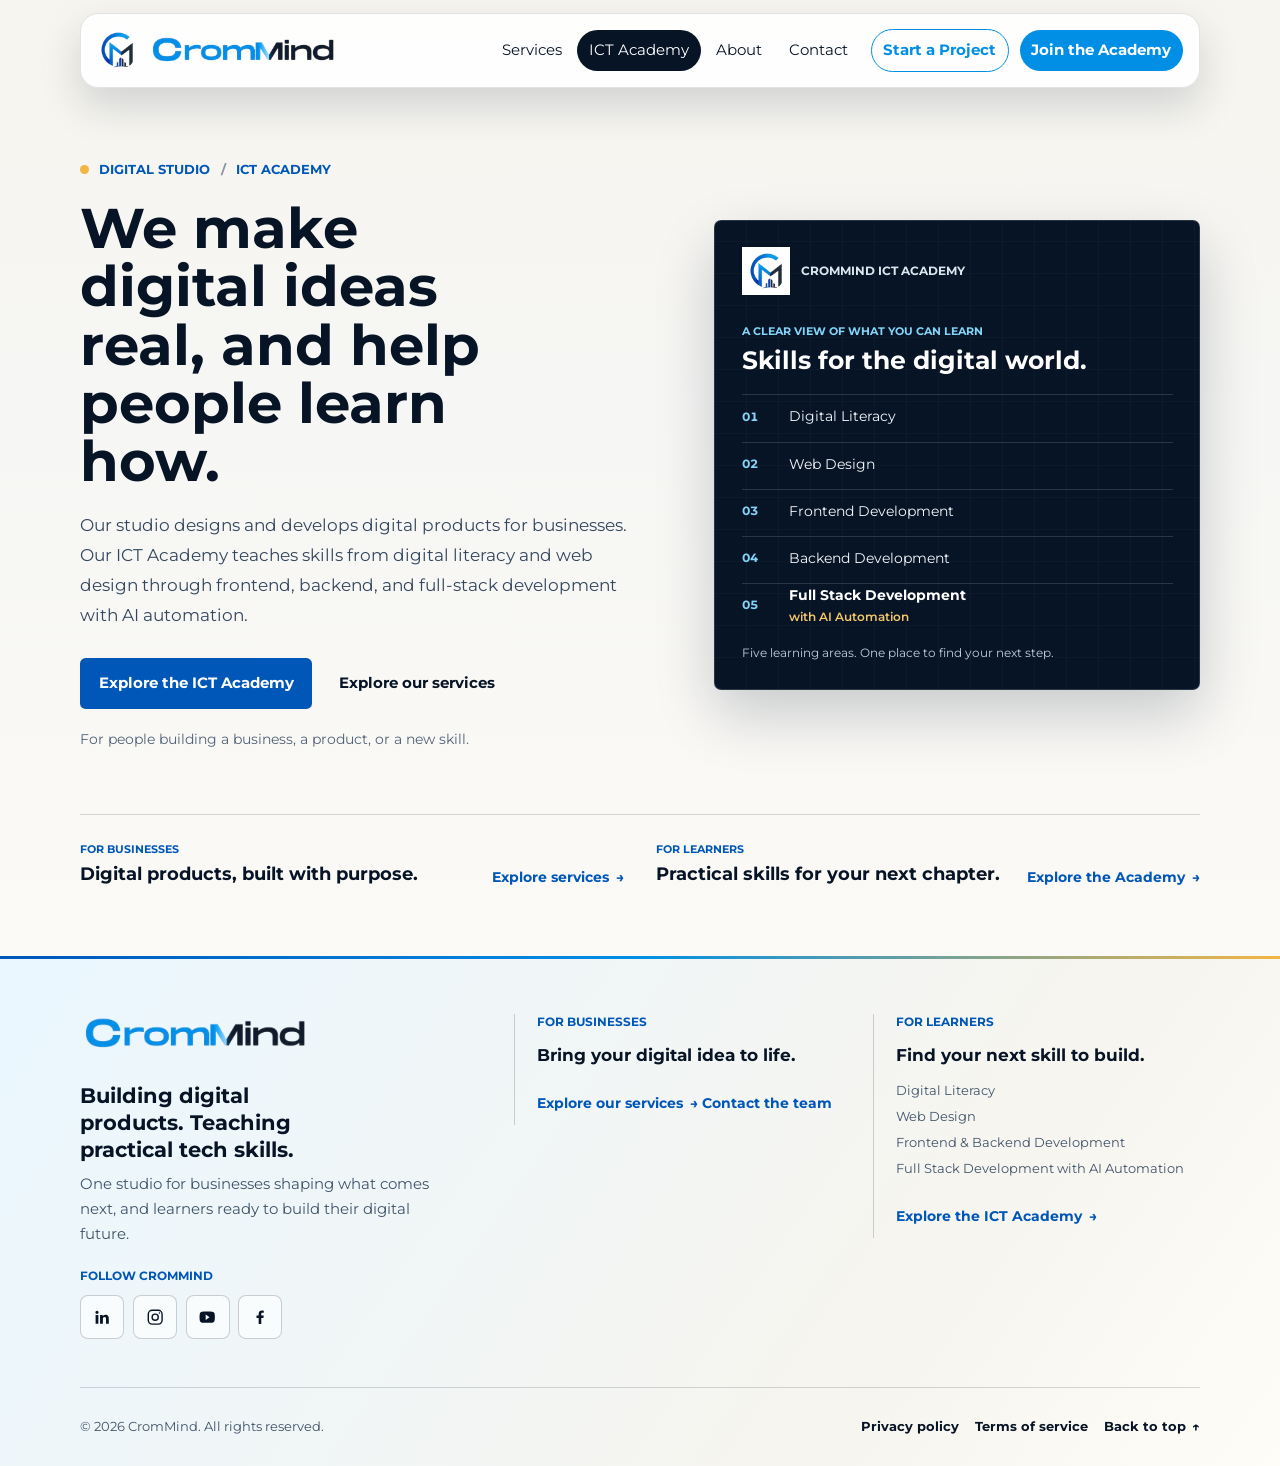
==== index.html @ b236ea82 "first commit" ====
<!DOCTYPE html>
<html lang="en">
<head>
    <meta charset="UTF-8">
    <meta name="viewport" content="width=device-width, initial-scale=1.0">
    <title>CromMind | Digital Products &amp; ICT Academy</title>
    <meta
      name="description"
      content="CromMind builds digital products and provides practical ICT training in digital literacy, web design, frontend, backend, and full-stack development with AI automation."
    />
    <meta name="theme-color" content="#071426" />
    <meta property="og:type" content="website" />
    <meta property="og:title" content="CromMind | Digital Products &amp; ICT Academy" />
    <meta
      property="og:description"
      content="CromMind builds digital products and provides practical ICT training in digital literacy, web design, frontend, backend, and full-stack development with AI automation."
    />
    <meta name="twitter:card" content="summary" />
    <meta name="twitter:title" content="CromMind | Digital Products &amp; ICT Academy" />
    <meta
      name="twitter:description"
      content="CromMind builds digital products and provides practical ICT training in digital literacy, web design, frontend, backend, and full-stack development with AI automation."
    />
    <link rel="icon" href="./official website/images/favicon-16x16.png" type="image/png" sizes="16x16" />
    <link rel="icon" href="./official website/images/favicon-32x32.png" type="image/png" sizes="32x32" />
    <link rel="icon" href="./official website/images/favicon.ico" type="image/x-icon" sizes="any" />
    <link rel="apple-touch-icon" href="./official website/images/apple-touch-icon.png" sizes="180x180" />
    <link rel="preconnect" href="https://fonts.googleapis.com" />
    <link rel="preconnect" href="https://fonts.gstatic.com" crossorigin />
    <link
      href="https://fonts.googleapis.com/css2?family=Montserrat:wght@400;700&display=swap"
      rel="stylesheet"
    />
    <link rel="stylesheet" href="./official website/styles/landing.css" />
</head>
<body>
    <a class="skip-link" href="#main-content">Skip to content</a>

    <header class="landing-header" id="top">
      <div class="landing-shell nav-shell">
        <a class="brand" href="#top" aria-label="CromMind home">
          <img class="brand__mark" src="./official website/images/android-chrome-512x512.png" alt="" width="512" height="512" />
          <img class="brand__wordmark" src="./official website/images/CromMind_Wordmark_Transparent.png" alt="" width="1222" height="206" />
        </a>

        <button
          class="menu-btn"
          type="button"
          aria-expanded="false"
          aria-controls="site-nav"
          aria-label="Open menu"
        >
        <span></span><span></span><span></span>
        </button>

        <nav id="site-nav" class="nav" aria-label="Primary navigation">
          <a href="./services.html">Services</a>
          <a href="#academy">ICT Academy</a>
          <a href="#about">About</a>
          <a href="./contact.html">Contact</a>
          <a class="nav__cta nav__cta--project" href="./contact.html">Start a Project</a>
          <a class="nav__cta nav__cta--academy" href="#academy">Join the Academy</a>
        </nav>
      </div>
    </header>

    <main id="main-content">
      <section class="hero landing-shell" aria-labelledby="hero-title">
        <div class="hero__copy">
          <p class="hero__eyebrow"><span aria-hidden="true"></span> Digital studio <span class="hero__eyebrow-divider">/</span> ICT Academy</p>
          <h1 id="hero-title">We make digital ideas real, and help people learn how.</h1>
          <p class="hero__summary">Our studio designs and develops digital products for businesses. Our ICT Academy teaches skills from digital literacy and web design through frontend, backend, and full-stack development with AI automation.</p>
          <div class="hero__actions">
            <a class="hero__action hero__action--primary" href="#academy">Explore the ICT Academy</a>
            <a class="hero__action hero__action--secondary" href="./services.html">Explore our services</a>
          </div>
          <p class="hero__audience">For people building a business, a product, or a new skill.</p>
        </div>

        <aside class="hero-proof" aria-labelledby="hero-proof-title">
          <div class="hero-proof__topline">
            <span class="hero-proof__mark">
              <img class="brand__mark" 
                  src="./official website/images/android-chrome-512x512.png" 
                  alt="brand-mark" 
                  width="512" 
                  height="512" />
            </span>
            <span>CromMind ICT Academy</span>
          </div>
          <div class="hero-proof__intro">
            <p class="hero-proof__eyebrow">A clear view of what you can learn</p>
            <h2 id="hero-proof-title">Skills for the digital world.</h2>
          </div>
          <ul class="hero-proof__topics">
            <li><span class="hero-proof__index">01</span><span>Digital Literacy</span></li>
            <li><span class="hero-proof__index">02</span><span>Web Design</span></li>
            <li><span class="hero-proof__index">03</span><span>Frontend Development</span></li>
            <li><span class="hero-proof__index">04</span><span>Backend Development</span></li>
            <li class="hero-proof__topic--featured"><span class="hero-proof__index">05</span><span>Full Stack Development <small>with AI Automation</small></span></li>
          </ul>
          <p class="hero-proof__caption">Five learning areas. One place to find your next step.</p>
        </aside>
      </section>

      <section class="hero-pathways landing-shell" aria-label="Choose your path">
        <a class="hero-pathway" href="./services.html">
          <span class="hero-pathway__label">For businesses</span>
          <span class="hero-pathway__title">Digital products, built with purpose.</span>
          <span class="hero-pathway__link">Explore services <span aria-hidden="true">&rarr;</span></span>
        </a>
        <a class="hero-pathway hero-pathway--academy" id="academy" href="#academy">
          <span class="hero-pathway__label">For learners</span>
          <span class="hero-pathway__title">Practical skills for your next chapter.</span>
          <span class="hero-pathway__link">Explore the Academy <span aria-hidden="true">&rarr;</span></span>
        </a>
      </section>
    </main>

    <footer class="site-footer" id="contact" aria-labelledby="footer-title">
      <div class="site-footer__inner landing-shell">
        <div class="site-footer__main">
          <div class="site-footer__brand">
            <a class="site-footer__logo" href="#top" aria-label="CromMind, back to top">
              <img
                src="./official website/images/CromMind_Wordmark_Transparent.png"
                alt=""
                width="1222"
                height="206"
                loading="lazy"
              />
            </a>
            <h2 id="footer-title">Building digital products. Teaching practical tech skills.</h2>
            <p>One studio for businesses shaping what comes next, and learners ready to build their digital future.</p>
            <div class="site-footer__socials" aria-labelledby="footer-social-title">
              <p class="site-footer__eyebrow" id="footer-social-title">Follow CromMind</p>
              <ul class="site-footer__social-list">
                <li>
                  <a
                    class="site-footer__social-placeholder"
                    href="https://www.linkedin.com/company/YOUR-PROFILE"
                    aria-label="CromMind on LinkedIn"
                    target="_blank"
                    rel="noopener noreferrer"
                  >
                    <svg viewBox="0 0 24 24" aria-hidden="true" focusable="false">
                      <path d="M5.2 3.5a2.1 2.1 0 1 1 0 4.2 2.1 2.1 0 0 1 0-4.2ZM3.4 9h3.6v11.5H3.4V9Zm5.8 0h3.4v1.6h.1c.5-.9 1.7-1.9 3.5-1.9 3.7 0 4.4 2.4 4.4 5.5v6.3H17v-5.6c0-1.3 0-3-1.9-3s-2.2 1.4-2.2 2.9v5.7H9.2V9Z" />
                    </svg>
                  </a>
                </li>
                <li>
                  <a
                    class="site-footer__social-placeholder"
                    href="https://www.instagram.com/crommindofficial/"
                    aria-label="CromMind on Instagram"
                    target="_blank"
                    rel="noopener noreferrer"
                  >
                    <svg viewBox="0 0 24 24" aria-hidden="true" focusable="false">
                      <rect x="3" y="3" width="18" height="18" rx="5" />
                      <circle cx="12" cy="12" r="4" />
                      <circle class="site-footer__social-dot" cx="17.5" cy="6.5" r="1" />
                    </svg>
                  </a>
                </li>
                <li>
                  <a
                    class="site-footer__social-placeholder"
                    href="https://www.youtube.com/channel/YOUR-CHANNEL"
                    aria-label="CromMind on YouTube"
                    target="_blank"
                    rel="noopener noreferrer"
                  >
                    <svg viewBox="0 0 24 24" aria-hidden="true" focusable="false">
                      <path d="M21.6 7.2a2.8 2.8 0 0 0-2-2C17.8 4.7 12 4.7 12 4.7s-5.8 0-7.6.5a2.8 2.8 0 0 0-2 2A29 29 0 0 0 2 12a29 29 0 0 0 .4 4.8 2.8 2.8 0 0 0 2 2c1.8.5 7.6.5 7.6.5s5.8 0 7.6-.5a2.8 2.8 0 0 0 2-2A29 29 0 0 0 22 12a29 29 0 0 0-.4-4.8Z" />
                      <path class="site-footer__social-play" d="m10 15.5 5-3.5-5-3.5v7Z" />
                    </svg>
                  </a>
                </li>
                <li>
                  <a
                    class="site-footer__social-placeholder"
                    href="https://www.facebook.com/CromMind"
                    aria-label="CromMind on Facebook"
                    target="_blank"
                    rel="noopener noreferrer"
                  >
                    <svg viewBox="0 0 24 24" aria-hidden="true" focusable="false">
                      <path d="M13.4 21v-8h2.8l.4-3.2h-3.2v-2c0-.9.3-1.5 1.6-1.5h1.7V3.5c-.3 0-1.3-.1-2.5-.1-2.5 0-4.2 1.5-4.2 4.3v2.1H7.2V13H10v8h3.4Z" />
                    </svg>
                  </a>
                </li>
              </ul>
            </div>
          </div>

          <div class="site-footer__pathways">
            <section class="site-footer__pathway" aria-labelledby="footer-business-title">
              <p class="site-footer__eyebrow">For businesses</p>
              <h3 id="footer-business-title">Bring your digital idea to life.</h3>
              <a class="site-footer__link" href="#services">
                Explore our services <span aria-hidden="true">&rarr;</span>
              </a>
              <a class="site-footer__link" href="./contact.html">Contact the team</a>
            </section>

            <section class="site-footer__pathway site-footer__pathway--academy" aria-labelledby="footer-academy-title">
              <p class="site-footer__eyebrow">For learners</p>
              <h3 id="footer-academy-title">Find your next skill to build.</h3>
              <ul class="site-footer__courses" aria-label="ICT Academy learning areas">
                <li>Digital Literacy</li>
                <li>Web Design</li>
                <li>Frontend &amp; Backend Development</li>
                <li>Full Stack Development with AI Automation</li>
              </ul>
              <a class="site-footer__link" href="#academy">
                Explore the ICT Academy <span aria-hidden="true">&rarr;</span>
              </a>
            </section>
          </div>
        </div>

        <div class="site-footer__bottom">
          <p>&copy; 2026 CromMind. All rights reserved.</p>
          <nav aria-label="Footer links">
            <a href="./privacy-policy.html">Privacy policy</a>
            <a href="./terms-of-service.html">Terms of service</a>
            <a href="#top">Back to top <span aria-hidden="true">&uarr;</span></a>
          </nav>
        </div>
      </div>
    </footer>
    <script src="./official website/scripts/navigation.js" defer></script>
</body>
</html>
---- official website/styles/landing.css ----
:root {
  --brand-blue: #008fe5;
  --brand-blue-deep: #0057b8;
  --brand-blue-soft: #dff3ff;
  --brand-navy: #071426;
  --brand-navy-soft: #20334a;
  --brand-white: #ffffff;
  --brand-sky: #f2fbff;
  --brand-gold: #f3b544;
  --landing-ink: var(--brand-navy);
  --landing-muted: var(--brand-navy-soft);
  --landing-accent: var(--brand-blue);
  --landing-accent-deep: var(--brand-blue-deep);
  --landing-surface: var(--brand-white);
  --landing-surface-soft: var(--brand-sky);
  --landing-border: #c9e7f7;
  --font-sans: "Montserrat", "Plus Jakarta Sans", "Space Grotesk", sans-serif;
  --font-size-md: 1rem;
}

* {
  box-sizing: border-box;
}

html {
  scroll-behavior: smooth;
}

body {
  margin: 0;
  min-width: 320px;
  font-family: "Montserrat", "Plus Jakarta Sans", var(--font-sans), "Segoe UI", sans-serif;
  font-size: var(--font-size-md);
  line-height: 1.5;
  color: var(--landing-ink);
  background: linear-gradient(180deg, #f7f5ef 0%, #f6f6f4 26%, #fffdf8 100%);
  overflow-x: clip;
}

a {
  color: inherit;
  text-decoration: none;
}

img {
  display: block;
  max-width: 100%;
}

button,
input,
select,
textarea {
  font: inherit;
}

.skip-link {
  position: absolute;
  left: 1rem;
  top: 1rem;
  z-index: 30;
  padding: 0.7rem 0.9rem;
  border-radius: 999px;
  background: #03080f;
  color: #ffffff;
  transform: translateY(-180%);
  transition: transform 180ms ease;
}

.skip-link:focus {
  transform: translateY(0);
}

.landing-shell {
  width: min(1120px, calc(100% - 2rem));
  margin: 0 auto;
}

.landing-header {
  position: sticky;
  top: 0;
  z-index: 20;
  padding-top: 0.8rem;
}

.nav-shell {
  min-height: 4.7rem;
  display: flex;
  align-items: center;
  justify-content: space-between;
  gap: 1rem;
  padding: 0.8rem 1rem;
  position: relative;
  background: rgba(255, 255, 255, 0.88);
  border: 1px solid rgba(11, 29, 51, 0.12);
  border-radius: 1.15rem;
  box-shadow: 0 18px 42px rgba(11, 29, 51, 0.16);
  backdrop-filter: blur(18px);
}

.brand {
  display: inline-flex;
  align-items: center;
  gap: 0.68rem;
  color: var(--brand-navy);
  font-family: "Montserrat", "Space Grotesk", "Plus Jakarta Sans", sans-serif;
  font-size: 1.08rem;
  font-weight: 700;
  letter-spacing: -0.02em;
}

.brand__mark {
  width: auto;
  height: 40px;
  border-radius: 50%;
}

.brand__wordmark {
  height: 32px;
  width: auto;
}

.menu-btn {
  display: none;
  width: 2.9rem;
  height: 2.9rem;
  padding: 0;
  border: 1px solid rgba(7, 20, 38, 0.18);
  border-radius: 0.7rem;
  background: var(--brand-white);
  color: var(--brand-navy);
  align-items: center;
  justify-content: center;
  flex-direction: column;
  gap: 0.25rem;
  cursor: pointer;
}

.menu-btn[aria-expanded="true"] span:nth-child(1) {
  transform: translateY(0.39rem) rotate(45deg);
}

.menu-btn[aria-expanded="true"] span:nth-child(2) {
  opacity: 0;
}

.menu-btn[aria-expanded="true"] span:nth-child(3) {
  transform: translateY(-0.39rem) rotate(-45deg);
}

.menu-btn span {
  display: block;
  width: 1.15rem;
  height: 0.14rem;
  background: currentColor;
  border-radius: 100px;
  transition: transform 180ms ease, opacity 180ms ease;
}

.nav {
  display: flex;
  align-items: center;
  flex-wrap: wrap;
  justify-content: flex-end;
  gap: 0.25rem;
}

.nav > a {
  font-size: 0.94rem;
  color: #071426;
  padding: 0.6rem 0.72rem;
  border-radius: 999px;
  transition: background-color 160ms ease, color 160ms ease;
}

.nav > a:hover,
.nav > a:focus-visible {
  background: #071426;
  color: #ffffff;
}

.nav > a:focus-visible,
.menu-btn:focus-visible,
.brand:focus-visible {
  outline: 3px solid var(--brand-gold);
  outline-offset: 3px;
}

.nav__cta {
  margin-left: 0.45rem;
  font-weight: 700;
}

.nav__cta--project {
  border: 1px solid var(--brand-blue);
  color: var(--brand-blue) !important;
}

.nav__cta--project:hover,
.nav__cta--project:focus-visible {
  background: var(--brand-blue-soft) !important;
  color: var(--brand-blue-deep) !important;
}

.nav__cta--academy {
  background: var(--brand-blue);
  color: #ffffff !important;
}

.nav__cta--academy:hover,
.nav__cta--academy:focus-visible {
  background: var(--brand-blue-deep) !important;
}

@media (max-width: 1000px) {
  .landing-header {
    padding-top: 0.55rem;
  }

  .nav-shell {
    min-height: 4.25rem;
    padding: 0.65rem 0.75rem;
  }

  .brand__mark {
    height: 32px;
  }

  .menu-btn {
    display: inline-flex;
  }

  .nav {
    display: none;
    position: absolute;
    top: calc(100% + 0.55rem);
    right: 0;
    left: 0;
    flex-direction: column;
    align-items: stretch;
    gap: 0.2rem;
    padding: 0.65rem;
    background: rgba(255, 255, 255, 0.98);
    border: 1px solid rgba(11, 29, 51, 0.12);
    border-radius: 1rem;
    box-shadow: 0 18px 42px rgba(11, 29, 51, 0.16);
  }

  .nav.is-open {
    display: flex;
  }

  .nav > a {
    width: 100%;
    padding: 0.75rem 0.85rem;
  }

  .nav__cta {
    margin: 0.35rem 0 0;
    text-align: center;
  }

  .nav__cta + .nav__cta {
    margin-top: 0.2rem;
  }
}

@media (prefers-reduced-motion: reduce) {
  html {
    scroll-behavior: auto;
  }

  *,
  *::before,
  *::after {
    transition-duration: 0.01ms !important;
  }
}
.nav > a.is-active:not(.nav__cta) {
  background: var(--brand-navy);
  color: #ffffff;
}

.hero {
  display: grid;
  grid-template-columns: minmax(0, 1.08fr) minmax(340px, 0.92fr);
  align-items: center;
  gap: 4rem;
  padding-top: 4.5rem;
  padding-bottom: 4rem;
}

.hero__copy {
  max-width: 620px;
  animation: hero-enter 650ms ease-out both;
}

.hero__eyebrow,
.hero-proof__topline,
.hero-proof__eyebrow,
.hero-pathway__label {
  margin: 0;
  font-size: 0.8rem;
  font-weight: 700;
  text-transform: uppercase;
}

.hero__eyebrow {
  display: flex;
  align-items: center;
  gap: 0.65rem;
  color: var(--brand-blue-deep);
}

.hero__eyebrow > span:first-child {
  width: 0.55rem;
  height: 0.55rem;
  border-radius: 50%;
  background: var(--brand-gold);
}

.hero__eyebrow-divider {
  color: #8794a3;
}

.hero h1 {
  max-width: 12ch;
  margin: 1.25rem 0 1.2rem;
  color: var(--brand-navy);
  font-size: 3.5rem;
  line-height: 1.04;
  font-weight: 700;
}

.hero__summary {
  max-width: 54ch;
  margin: 0;
  color: #34475d;
  font-size: 1.08rem;
  line-height: 1.75;
}

.hero__actions {
  display: flex;
  align-items: center;
  flex-wrap: wrap;
  gap: 0.8rem 1.35rem;
  margin-top: 1.75rem;
}

.hero__action {
  display: inline-flex;
  min-height: 3.15rem;
  align-items: center;
  justify-content: center;
  padding: 0.8rem 1.1rem;
  border: 1px solid transparent;
  border-radius: 0.35rem;
  font-size: 0.94rem;
  font-weight: 700;
  transition: background-color 160ms ease, color 160ms ease, border-color 160ms ease;
}

.hero__action:focus-visible,
.hero-pathway:focus-visible {
  outline: 3px solid var(--brand-gold);
  outline-offset: 4px;
}

.hero__action--primary {
  background: var(--brand-blue-deep);
  color: #ffffff;
}

.hero__action--primary:hover {
  background: var(--brand-navy);
}

.hero__action--secondary {
  padding-inline: 0.25rem;
  color: var(--brand-navy);
}

.hero__action--secondary:hover {
  color: var(--brand-blue-deep);
  text-decoration: underline;
  text-underline-offset: 0.25rem;
}

.hero__audience {
  margin: 1.25rem 0 0;
  color: #526377;
  font-size: 0.88rem;
}

.hero-proof {
  position: relative;
  overflow: hidden;
  padding: 1.65rem;
  border: 1px solid rgba(255, 255, 255, 0.14);
  border-radius: 0.45rem;
  background-color: var(--brand-navy);
  background-image: repeating-linear-gradient(0deg, transparent 0 31px, rgba(255, 255, 255, 0.045) 32px), repeating-linear-gradient(90deg, transparent 0 31px, rgba(255, 255, 255, 0.045) 32px);
  box-shadow: 0 24px 60px rgba(7, 20, 38, 0.2);
  color: #ffffff;
  animation: hero-enter 750ms 90ms ease-out both;
}

.hero-proof__topline {
  display: flex;
  align-items: center;
  gap: 0.7rem;
  color: #dbe6ef;
  font-size: 0.72rem;
}

.hero-proof__mark {
  display: grid;
  width: 3rem;
  aspect-ratio: 1;
  place-items: center;
  background: #ffffff;
  font-size: 0.68rem;
}

.hero-proof__intro {
  margin-top: 1.7rem;
}

.hero-proof__eyebrow {
  color: #84d4f7;
  font-size: 0.7rem;
}

.hero-proof h2 {
  margin: 0.35rem 0 0;
  font-size: 1.55rem;
  line-height: 1.25;
}

.hero-proof__topics {
  display: grid;
  gap: 0.15rem;
  margin: 1.15rem 0 0;
  padding: 0;
  list-style: none;
}

.hero-proof__topics li {
  display: grid;
  grid-template-columns: 2.25rem 1fr;
  align-items: center;
  gap: 0.7rem;
  min-height: 2.8rem;
  border-top: 1px solid rgba(255, 255, 255, 0.14);
  color: #f4f7fa;
  font-size: 0.9rem;
}

.hero-proof__index {
  color: #84d4f7;
  font-size: 0.72rem;
  font-weight: 700;
  font-variant-numeric: tabular-nums;
}

.hero-proof__topic--featured {
  color: #ffffff !important;
  font-weight: 700;
}

.hero-proof__topic--featured small {
  display: block;
  margin-top: 0.1rem;
  color: #f3c668;
  font-size: 0.78rem;
  font-weight: 600;
}

.hero-proof__caption {
  margin: 1rem 0 0;
  color: #c0cfdb;
  font-size: 0.78rem;
}

.hero-pathways {
  display: grid;
  grid-template-columns: 1fr 1fr;
  gap: 2rem;
  padding-top: 1.25rem;
  padding-bottom: 3rem;
  border-top: 1px solid rgba(7, 20, 38, 0.16);
}

.hero-pathway {
  display: grid;
  grid-template-columns: 1fr auto;
  align-items: end;
  column-gap: 1rem;
  row-gap: 0.25rem;
  padding: 0.35rem 0;
}

.hero-pathway__label {
  grid-column: 1 / -1;
  color: var(--brand-blue-deep);
  font-size: 0.7rem;
}

.hero-pathway__title {
  color: var(--brand-navy);
  font-size: 1.1rem;
  font-weight: 700;
}

.hero-pathway__link {
  color: var(--brand-blue-deep);
  font-size: 0.85rem;
  font-weight: 700;
  white-space: nowrap;
}

.hero-pathway__link span {
  display: inline-block;
  margin-left: 0.2rem;
  transition: transform 160ms ease;
}

.hero-pathway:hover .hero-pathway__link span {
  transform: translateX(0.2rem);
}

@keyframes hero-enter {
  from {
    opacity: 0;
    transform: translateY(12px);
  }

  to {
    opacity: 1;
    transform: translateY(0);
  }
}

@media (max-width: 900px) {
  .hero {
    grid-template-columns: minmax(0, 1fr) minmax(300px, 0.9fr);
    gap: 2rem;
    padding-top: 3.5rem;
  }

  .hero h1 {
    font-size: 2.8rem;
  }
}

@media (max-width: 720px) {
  .hero {
    grid-template-columns: 1fr;
    gap: 2rem;
    padding-top: 3rem;
    padding-bottom: 2.5rem;
  }

  .hero h1 {
    max-width: 13ch;
    font-size: 2.6rem;
  }

  .hero-proof {
    padding: 1.3rem;
  }

  .hero-pathways {
    grid-template-columns: 1fr;
    gap: 1.25rem;
  }
}

@media (max-width: 420px) {
  .hero h1 {
    font-size: 2.2rem;
  }

  .hero__actions {
    align-items: stretch;
    flex-direction: column;
  }

  .hero__action--secondary {
    justify-content: flex-start;
  }

  .hero-pathway {
    grid-template-columns: 1fr;
  }
}

@media (prefers-reduced-motion: reduce) {
  .hero__copy,
  .hero-proof {
    animation: none;
  }

  .hero__action,
  .hero-pathway__link span {
    transition: none;
  }
}

.site-footer {
  position: relative;
  margin-top: 1rem;
  border-top: 1px solid rgba(7, 20, 38, 0.14);
  background: linear-gradient(125deg, #eaf7ff 0%, #f7f5ef 72%, #fffdf8 100%);
  color: var(--brand-navy);
}

.site-footer::before {
  position: absolute;
  top: -2px;
  right: 0;
  left: 0;
  height: 3px;
  background: linear-gradient(90deg, var(--brand-blue-deep), var(--brand-blue), var(--brand-gold));
  content: "";
}

.site-footer__inner {
  padding-top: 3.5rem;
  padding-bottom: 1.25rem;
}

.site-footer__main {
  display: grid;
  grid-template-columns: minmax(220px, 0.78fr) minmax(0, 1.5fr);
  gap: clamp(2rem, 6vw, 5rem);
  padding-bottom: 3rem;
}

.site-footer__logo {
  display: inline-flex;
  width: min(100%, 230px);
  align-items: center;
}

.site-footer__logo img {
  width: 100%;
  height: auto;
}

.site-footer__logo:focus-visible,
.site-footer__link:focus-visible,
.site-footer__bottom a:focus-visible {
  outline: 3px solid var(--brand-blue-deep);
  outline-offset: 4px;
}

.site-footer__brand h2 {
  max-width: 18ch;
  margin: 1.35rem 0 0.55rem;
  font-size: 1.3rem;
  line-height: 1.3;
}

.site-footer__brand > p {
  max-width: 38ch;
  margin: 0;
  color: #40546a;
  font-size: 0.92rem;
  line-height: 1.7;
}

.site-footer__socials {
  margin-top: 1.35rem;
}

.site-footer__social-list {
  display: flex;
  flex-wrap: wrap;
  gap: 0.55rem;
  margin: 0.6rem 0 0;
  padding: 0;
  list-style: none;
}

.site-footer__social-placeholder {
  display: grid;
  width: 2.75rem;
  height: 2.75rem;
  place-items: center;
  border: 1px solid rgba(7, 20, 38, 0.2);
  border-radius: 0.5rem;
  background: rgba(255, 255, 255, 0.62);
  color: var(--brand-navy);
}

.site-footer__social-placeholder svg {
  width: 1.15rem;
  height: 1.15rem;
  fill: currentColor;
}

.site-footer__social-placeholder svg rect,
.site-footer__social-placeholder svg circle {
  fill: none;
  stroke: currentColor;
  stroke-width: 1.8;
}

.site-footer__social-placeholder svg .site-footer__social-dot {
  fill: currentColor;
  stroke: none;
}

.site-footer__social-placeholder svg .site-footer__social-play {
  fill: #ffffff;
  stroke: none;
}

.site-footer__pathways {
  display: grid;
  grid-template-columns: repeat(2, minmax(0, 1fr));
  gap: 2rem;
}

.site-footer__pathway {
  align-self: start;
  padding-left: 1.4rem;
  border-left: 1px solid rgba(7, 20, 38, 0.18);
}

.site-footer__eyebrow {
  margin: 0;
  color: var(--brand-blue-deep);
  font-size: 0.72rem;
  font-weight: 700;
  text-transform: uppercase;
}

.site-footer__pathway h3 {
  max-width: 22ch;
  margin: 0.7rem 0 0.9rem;
  font-size: 1.08rem;
  line-height: 1.4;
}

.site-footer__courses {
  display: grid;
  gap: 0.38rem;
  margin: 0 0 1rem;
  padding: 0;
  color: #40546a;
  font-size: 0.82rem;
  line-height: 1.5;
  list-style: none;
}

.site-footer__link {
  display: inline-flex;
  min-height: 2.75rem;
  align-items: center;
  gap: 0.45rem;
  color: var(--brand-blue-deep);
  font-size: 0.9rem;
  font-weight: 700;
  text-underline-offset: 0.22em;
}

.site-footer__link span,
.site-footer__bottom a span {
  transition: transform 160ms ease;
}

.site-footer__link:hover,
.site-footer__bottom a:hover {
  text-decoration: underline;
  text-underline-offset: 0.22em;
}

.site-footer__link:hover span {
  transform: translateX(0.2rem);
}

.site-footer__bottom {
  display: flex;
  align-items: center;
  justify-content: space-between;
  gap: 1rem;
  padding-top: 1.15rem;
  border-top: 1px solid rgba(7, 20, 38, 0.16);
  color: #40546a;
  font-size: 0.8rem;
}

.site-footer__bottom p {
  margin: 0;
}

.site-footer__bottom nav {
  display: flex;
  flex-wrap: wrap;
  align-items: center;
  gap: 0.25rem 1rem;
}

.site-footer__bottom nav a {
  display: inline-flex;
  min-height: 2.5rem;
  align-items: center;
  gap: 0.35rem;
  color: var(--brand-navy);
  font-weight: 700;
}

.site-footer__bottom a:hover span {
  transform: translateY(-0.15rem);
}

@media (max-width: 760px) {
  .site-footer__inner {
    padding-top: 2.75rem;
  }

  .site-footer__main {
    grid-template-columns: 1fr;
    gap: 2.5rem;
    padding-bottom: 2.25rem;
  }

  .site-footer__pathways {
    gap: 1.5rem;
  }
}

@media (max-width: 520px) {
  .site-footer__pathways {
    grid-template-columns: 1fr;
    gap: 1.25rem;
  }

  .site-footer__pathway {
    padding: 1.2rem 0 0;
    border-top: 1px solid rgba(7, 20, 38, 0.18);
    border-left: 0;
  }

  .site-footer__bottom {
    align-items: flex-start;
    flex-direction: column;
    gap: 0.35rem;
  }
}

@media (prefers-reduced-motion: reduce) {
  .site-footer__link span,
  .site-footer__bottom a span {
    transition: none;
  }
}
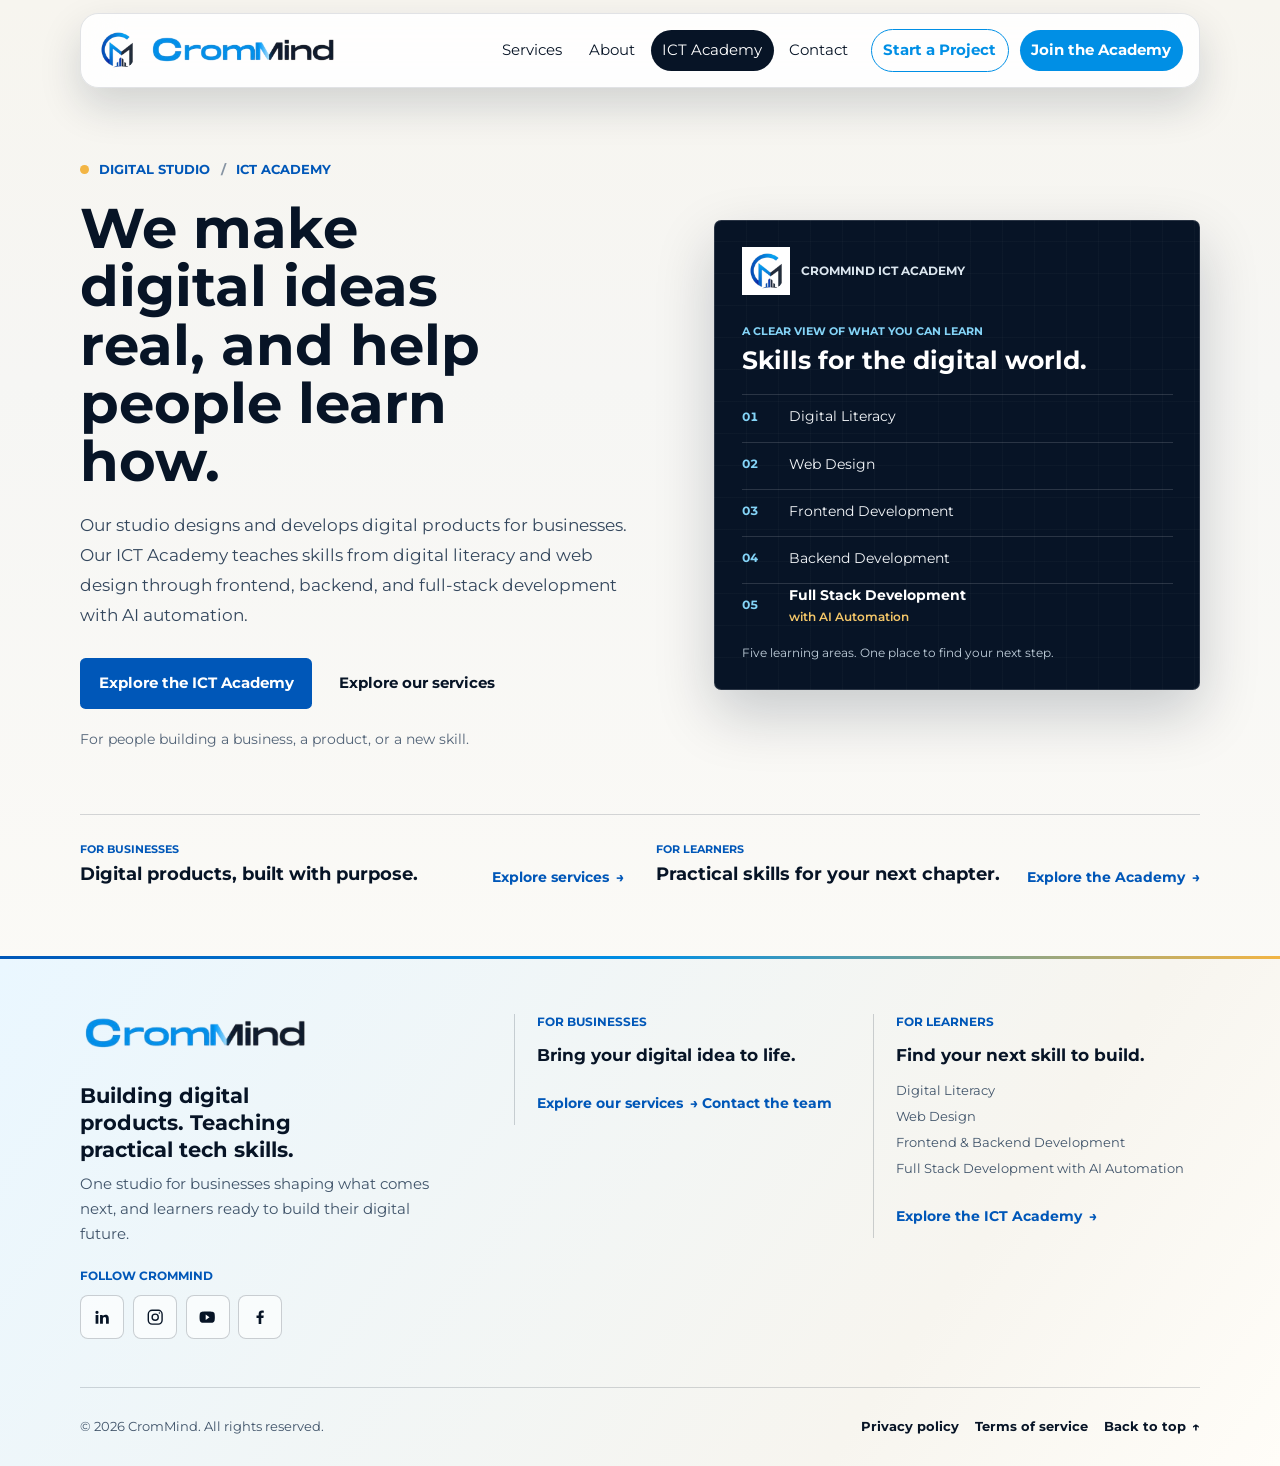
==== commit 360de22c: "Update" ====
--- a/index.html
+++ b/index.html
@@ -4,12 +4,15 @@
     <meta charset="UTF-8">
     <meta name="viewport" content="width=device-width, initial-scale=1.0">
     <title>CromMind | Digital Products &amp; ICT Academy</title>
+    <link rel="canonical" href="https://www.crommind.com/" />
     <meta
       name="description"
       content="CromMind builds digital products and provides practical ICT training in digital literacy, web design, frontend, backend, and full-stack development with AI automation."
     />
     <meta name="theme-color" content="#071426" />
     <meta property="og:type" content="website" />
+    <meta property="og:site_name" content="CromMind" />
+    <meta property="og:url" content="https://www.crommind.com/" />
     <meta property="og:title" content="CromMind | Digital Products &amp; ICT Academy" />
     <meta
       property="og:description"
@@ -55,8 +58,8 @@
 
         <nav id="site-nav" class="nav" aria-label="Primary navigation">
           <a href="./services.html">Services</a>
+          <a href="./about.html">About</a>
           <a href="#academy">ICT Academy</a>
-          <a href="#about">About</a>
           <a href="./contact.html">Contact</a>
           <a class="nav__cta nav__cta--project" href="./contact.html">Start a Project</a>
           <a class="nav__cta nav__cta--academy" href="#academy">Join the Academy</a>
